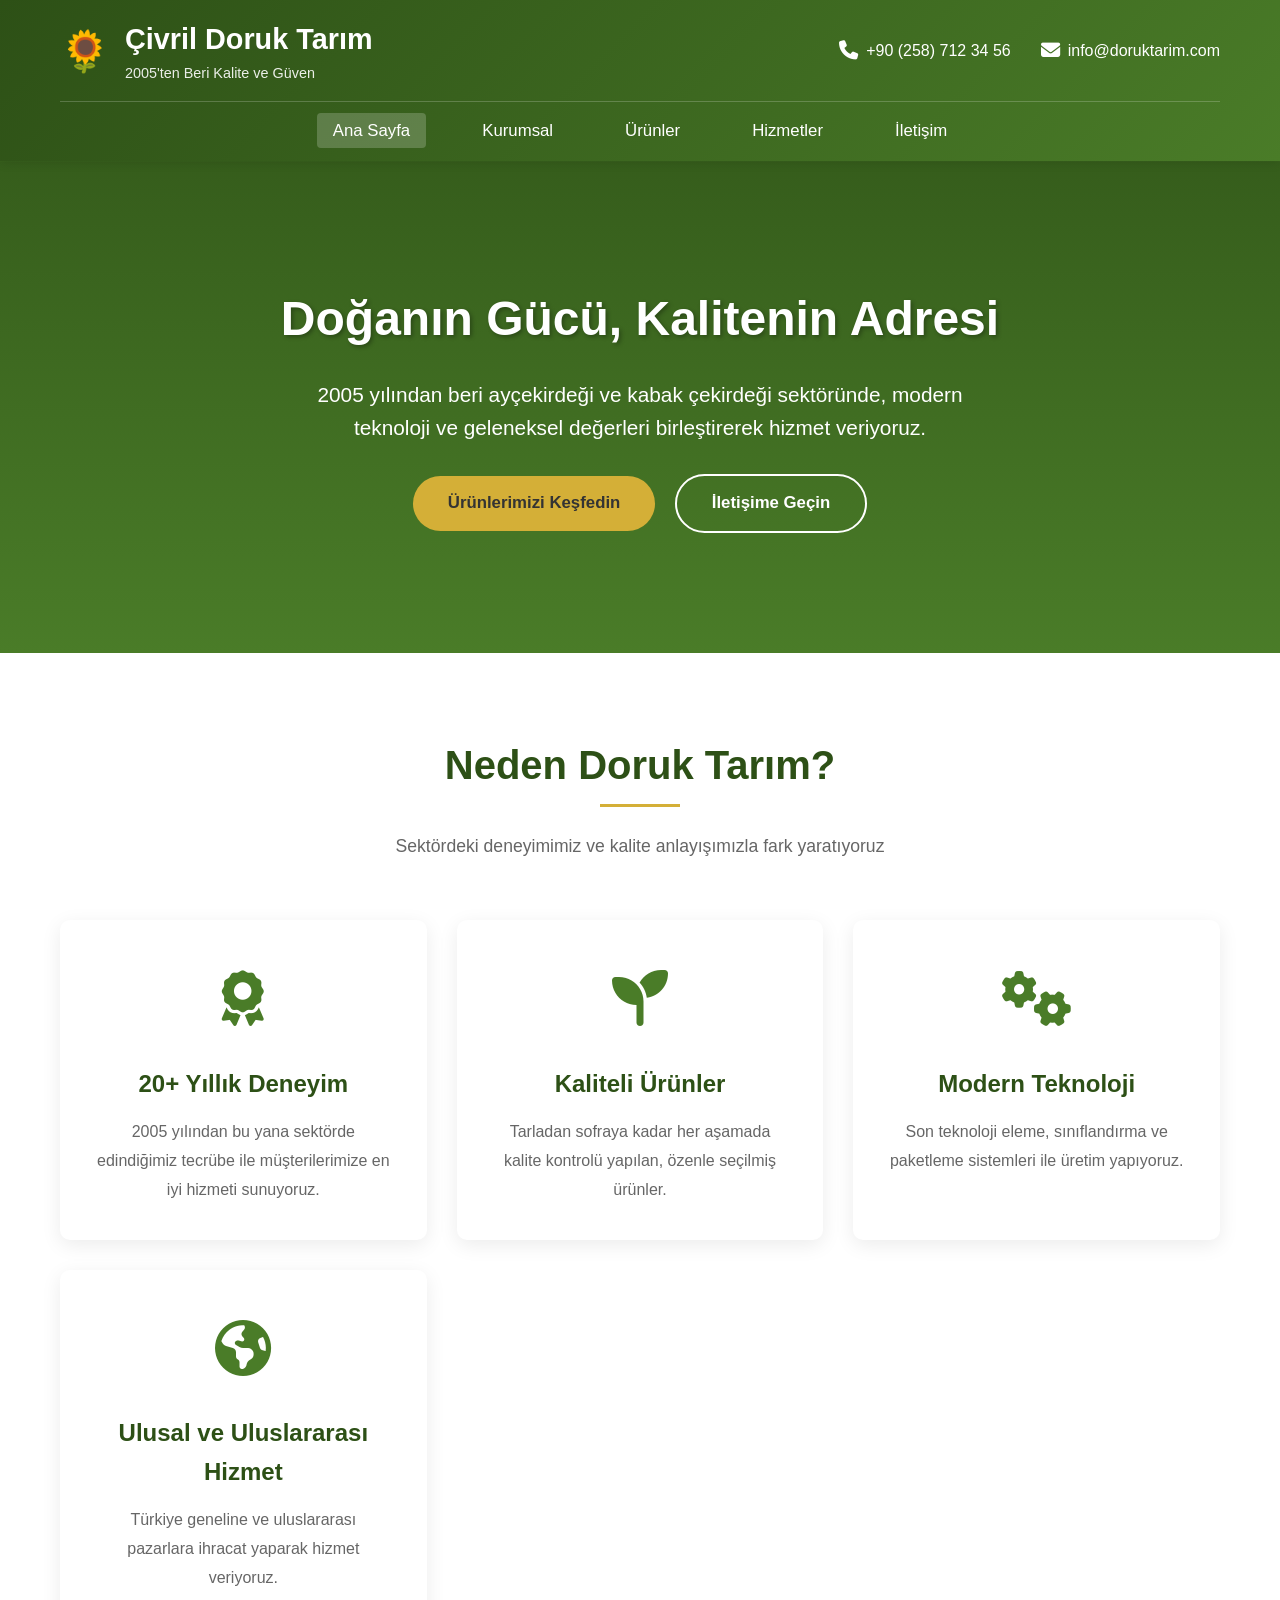
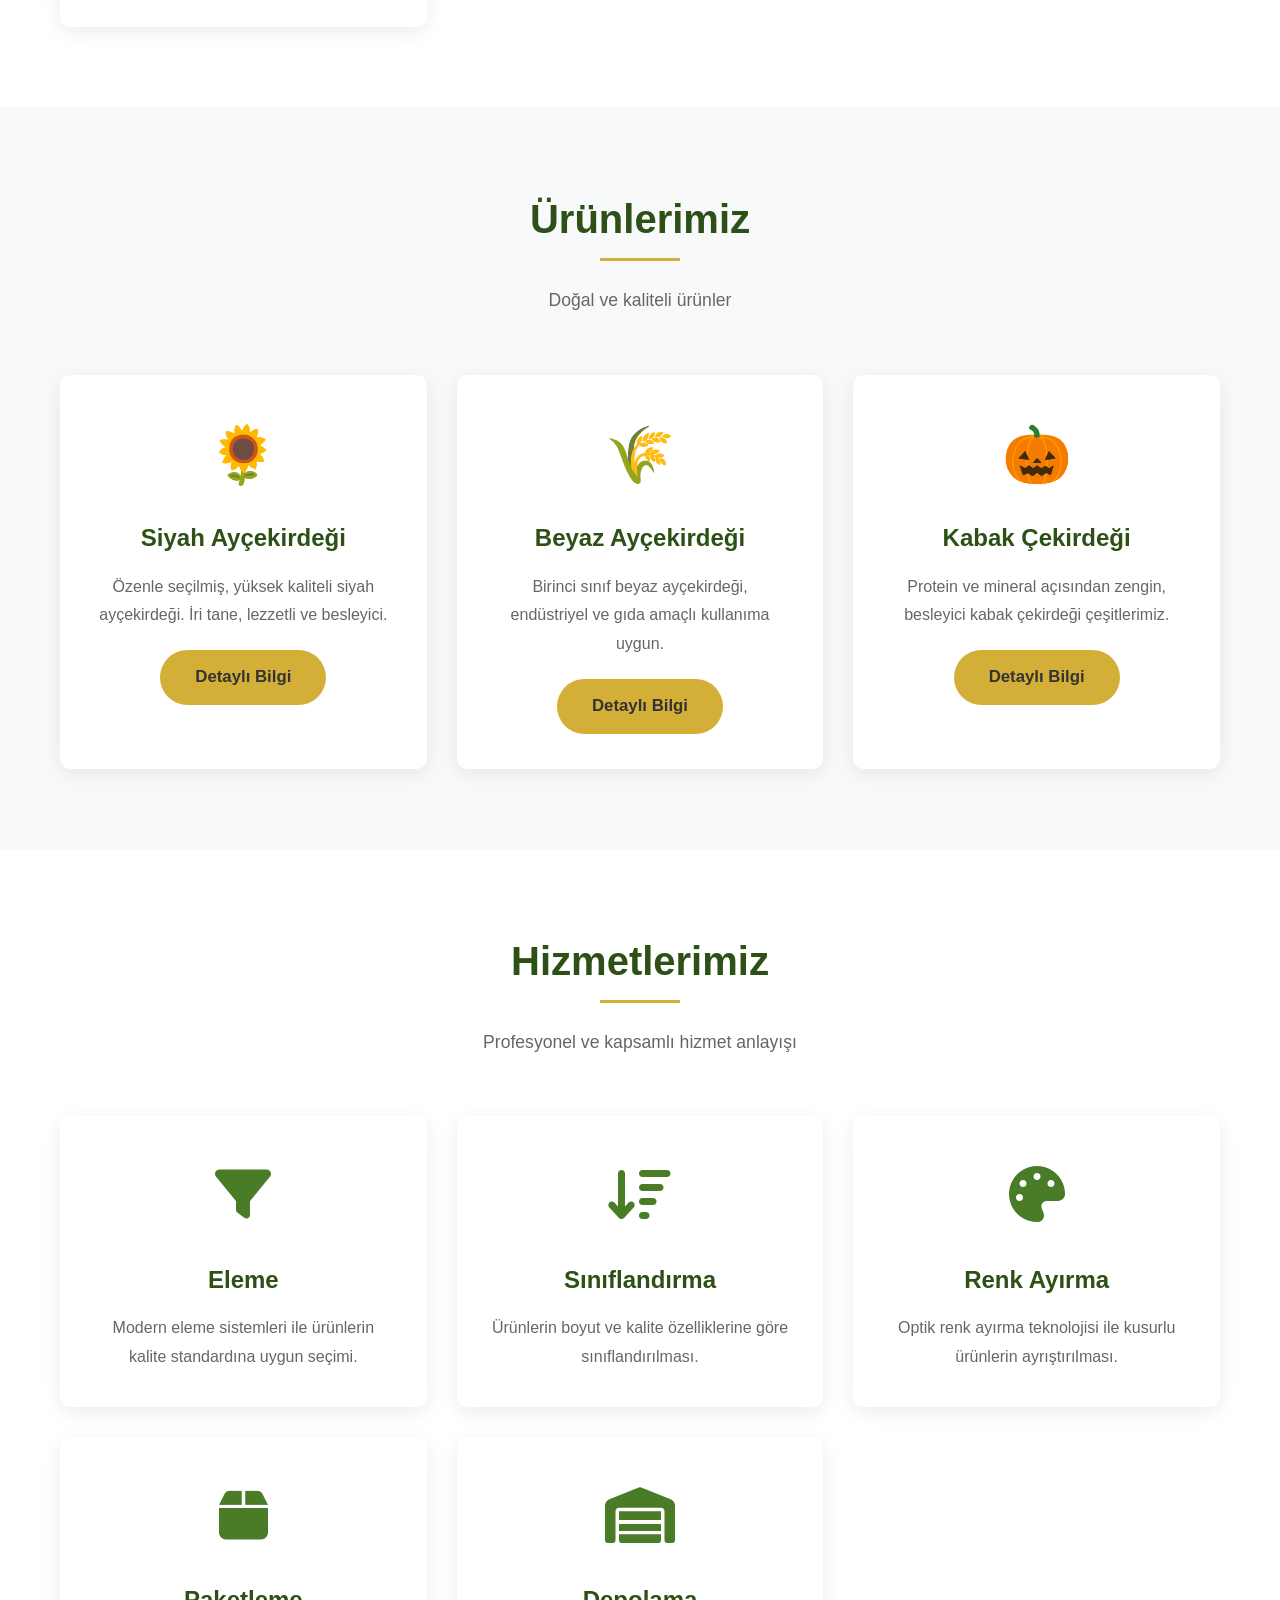
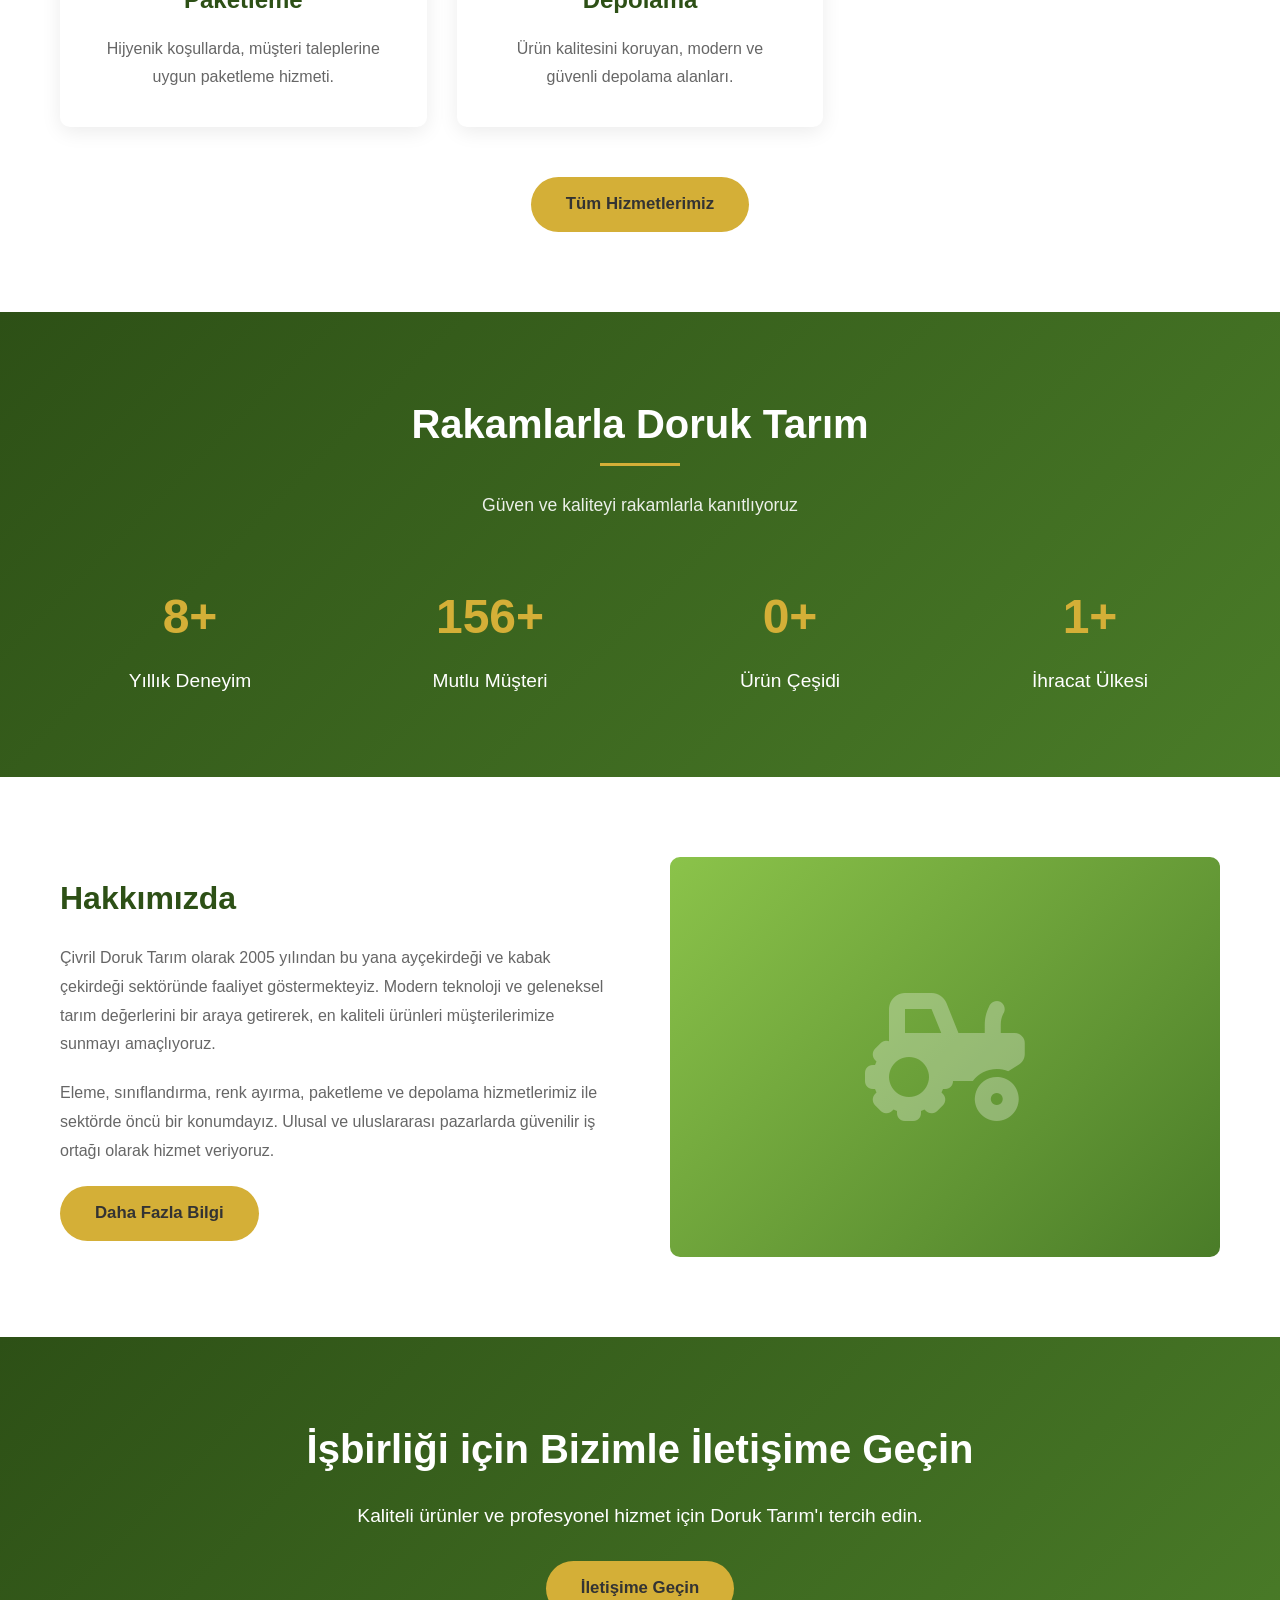
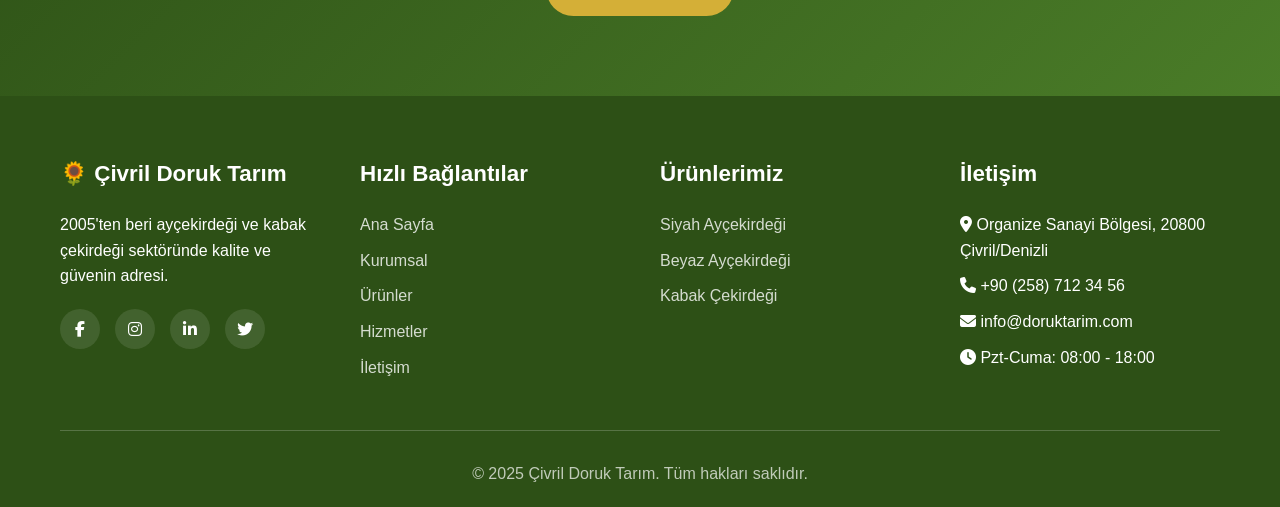
==== doruk-tarim-website/index.html @ 7ff5f202 "Çivril Doruk Tarım web sitesi tamamlandı - Modern ve responsive kurumsal web sitesi tasarımı - Ana s" ====
<!DOCTYPE html>
<html lang="tr">
<head>
    <meta charset="UTF-8">
    <meta name="viewport" content="width=device-width, initial-scale=1.0">
    <meta name="description" content="Çivril Doruk Tarım - Siyah ve Beyaz Ayçekirdeği, Kabak Çekirdeği üretimi ve işleme hizmetleri">
    <meta name="keywords" content="ayçekirdeği, kabak çekirdeği, tarım, Çivril, eleme, sınıflandırma, paketleme">
    <title>Çivril Doruk Tarım - Ana Sayfa</title>
    <link rel="stylesheet" href="css/style.css">
    <link rel="stylesheet" href="https://cdnjs.cloudflare.com/ajax/libs/font-awesome/6.4.0/css/all.min.css">
</head>
<body>
    <!-- Header -->
    <header>
        <div class="container">
            <div class="header-top">
                <div class="logo">
                    <div class="logo-icon">🌻</div>
                    <div>
                        <h1>Çivril Doruk Tarım</h1>
                        <p>2005'ten Beri Kalite ve Güven</p>
                    </div>
                </div>
                <div class="header-contact">
                    <div class="contact-item">
                        <i class="fas fa-phone"></i>
                        <span>+90 (258) 712 34 56</span>
                    </div>
                    <div class="contact-item">
                        <i class="fas fa-envelope"></i>
                        <span>info@doruktarim.com</span>
                    </div>
                </div>
                <button class="mobile-menu-toggle" onclick="toggleMenu()">
                    <i class="fas fa-bars"></i>
                </button>
            </div>
            <nav>
                <ul id="navMenu">
                    <li><a href="index.html" class="active">Ana Sayfa</a></li>
                    <li><a href="kurumsal.html">Kurumsal</a></li>
                    <li><a href="urunler.html">Ürünler</a></li>
                    <li><a href="hizmetler.html">Hizmetler</a></li>
                    <li><a href="iletisim.html">İletişim</a></li>
                </ul>
            </nav>
        </div>
    </header>

    <!-- Hero Section -->
    <section class="hero">
        <div class="container">
            <h2>Doğanın Gücü, Kalitenin Adresi</h2>
            <p>2005 yılından beri ayçekirdeği ve kabak çekirdeği sektöründe, modern teknoloji ve geleneksel değerleri birleştirerek hizmet veriyoruz.</p>
            <a href="urunler.html" class="btn">Ürünlerimizi Keşfedin</a>
            <a href="iletisim.html" class="btn btn-secondary">İletişime Geçin</a>
        </div>
    </section>

    <!-- Features Section -->
    <section>
        <div class="container">
            <div class="section-title">
                <h2>Neden Doruk Tarım?</h2>
                <p>Sektördeki deneyimimiz ve kalite anlayışımızla fark yaratıyoruz</p>
            </div>
            <div class="features-grid">
                <div class="feature-card">
                    <div class="feature-icon">
                        <i class="fas fa-award"></i>
                    </div>
                    <h3>20+ Yıllık Deneyim</h3>
                    <p>2005 yılından bu yana sektörde edindiğimiz tecrübe ile müşterilerimize en iyi hizmeti sunuyoruz.</p>
                </div>
                <div class="feature-card">
                    <div class="feature-icon">
                        <i class="fas fa-seedling"></i>
                    </div>
                    <h3>Kaliteli Ürünler</h3>
                    <p>Tarladan sofraya kadar her aşamada kalite kontrolü yapılan, özenle seçilmiş ürünler.</p>
                </div>
                <div class="feature-card">
                    <div class="feature-icon">
                        <i class="fas fa-cogs"></i>
                    </div>
                    <h3>Modern Teknoloji</h3>
                    <p>Son teknoloji eleme, sınıflandırma ve paketleme sistemleri ile üretim yapıyoruz.</p>
                </div>
                <div class="feature-card">
                    <div class="feature-icon">
                        <i class="fas fa-globe-americas"></i>
                    </div>
                    <h3>Ulusal ve Uluslararası Hizmet</h3>
                    <p>Türkiye geneline ve uluslararası pazarlara ihracat yaparak hizmet veriyoruz.</p>
                </div>
            </div>
        </div>
    </section>

    <!-- Products Preview Section -->
    <section style="background-color: var(--bg-light);">
        <div class="container">
            <div class="section-title">
                <h2>Ürünlerimiz</h2>
                <p>Doğal ve kaliteli ürünler</p>
            </div>
            <div class="products-grid">
                <div class="product-card">
                    <div class="product-icon">🌻</div>
                    <h3>Siyah Ayçekirdeği</h3>
                    <p>Özenle seçilmiş, yüksek kaliteli siyah ayçekirdeği. İri tane, lezzetli ve besleyici.</p>
                    <a href="urunler.html" class="btn" style="margin-top: 20px;">Detaylı Bilgi</a>
                </div>
                <div class="product-card">
                    <div class="product-icon">🌾</div>
                    <h3>Beyaz Ayçekirdeği</h3>
                    <p>Birinci sınıf beyaz ayçekirdeği, endüstriyel ve gıda amaçlı kullanıma uygun.</p>
                    <a href="urunler.html" class="btn" style="margin-top: 20px;">Detaylı Bilgi</a>
                </div>
                <div class="product-card">
                    <div class="product-icon">🎃</div>
                    <h3>Kabak Çekirdeği</h3>
                    <p>Protein ve mineral açısından zengin, besleyici kabak çekirdeği çeşitlerimiz.</p>
                    <a href="urunler.html" class="btn" style="margin-top: 20px;">Detaylı Bilgi</a>
                </div>
            </div>
        </div>
    </section>

    <!-- Services Preview Section -->
    <section>
        <div class="container">
            <div class="section-title">
                <h2>Hizmetlerimiz</h2>
                <p>Profesyonel ve kapsamlı hizmet anlayışı</p>
            </div>
            <div class="services-grid">
                <div class="service-card">
                    <div class="service-icon">
                        <i class="fas fa-filter"></i>
                    </div>
                    <h3>Eleme</h3>
                    <p>Modern eleme sistemleri ile ürünlerin kalite standardına uygun seçimi.</p>
                </div>
                <div class="service-card">
                    <div class="service-icon">
                        <i class="fas fa-sort-amount-down"></i>
                    </div>
                    <h3>Sınıflandırma</h3>
                    <p>Ürünlerin boyut ve kalite özelliklerine göre sınıflandırılması.</p>
                </div>
                <div class="service-card">
                    <div class="service-icon">
                        <i class="fas fa-palette"></i>
                    </div>
                    <h3>Renk Ayırma</h3>
                    <p>Optik renk ayırma teknolojisi ile kusurlu ürünlerin ayrıştırılması.</p>
                </div>
                <div class="service-card">
                    <div class="service-icon">
                        <i class="fas fa-box"></i>
                    </div>
                    <h3>Paketleme</h3>
                    <p>Hijyenik koşullarda, müşteri taleplerine uygun paketleme hizmeti.</p>
                </div>
                <div class="service-card">
                    <div class="service-icon">
                        <i class="fas fa-warehouse"></i>
                    </div>
                    <h3>Depolama</h3>
                    <p>Ürün kalitesini koruyan, modern ve güvenli depolama alanları.</p>
                </div>
            </div>
            <div style="text-align: center; margin-top: 50px;">
                <a href="hizmetler.html" class="btn">Tüm Hizmetlerimiz</a>
            </div>
        </div>
    </section>

    <!-- Stats Section -->
    <section class="stats">
        <div class="container">
            <div class="section-title" style="color: white;">
                <h2 style="color: white;">Rakamlarla Doruk Tarım</h2>
                <p style="color: rgba(255,255,255,0.9);">Güven ve kaliteyi rakamlarla kanıtlıyoruz</p>
            </div>
            <div class="stats-grid">
                <div class="stat-item">
                    <h3>20+</h3>
                    <p>Yıllık Deneyim</p>
                </div>
                <div class="stat-item">
                    <h3>500+</h3>
                    <p>Mutlu Müşteri</p>
                </div>
                <div class="stat-item">
                    <h3>3</h3>
                    <p>Ürün Çeşidi</p>
                </div>
                <div class="stat-item">
                    <h3>15+</h3>
                    <p>İhracat Ülkesi</p>
                </div>
            </div>
        </div>
    </section>

    <!-- About Preview Section -->
    <section>
        <div class="container">
            <div class="about-content">
                <div class="about-text">
                    <h3>Hakkımızda</h3>
                    <p>
                        Çivril Doruk Tarım olarak 2005 yılından bu yana ayçekirdeği ve kabak çekirdeği sektöründe
                        faaliyet göstermekteyiz. Modern teknoloji ve geleneksel tarım değerlerini bir araya getirerek,
                        en kaliteli ürünleri müşterilerimize sunmayı amaçlıyoruz.
                    </p>
                    <p>
                        Eleme, sınıflandırma, renk ayırma, paketleme ve depolama hizmetlerimiz ile sektörde
                        öncü bir konumdayız. Ulusal ve uluslararası pazarlarda güvenilir iş ortağı olarak
                        hizmet veriyoruz.
                    </p>
                    <a href="kurumsal.html" class="btn">Daha Fazla Bilgi</a>
                </div>
                <div class="about-image">
                    <i class="fas fa-tractor"></i>
                </div>
            </div>
        </div>
    </section>

    <!-- Call to Action -->
    <section style="background: linear-gradient(135deg, var(--primary-green) 0%, var(--secondary-green) 100%); color: white; text-align: center;">
        <div class="container">
            <h2 style="font-size: 2.5rem; margin-bottom: 20px; color: white;">İşbirliği için Bizimle İletişime Geçin</h2>
            <p style="font-size: 1.2rem; margin-bottom: 30px; max-width: 700px; margin-left: auto; margin-right: auto;">
                Kaliteli ürünler ve profesyonel hizmet için Doruk Tarım'ı tercih edin.
            </p>
            <a href="iletisim.html" class="btn">İletişime Geçin</a>
        </div>
    </section>

    <!-- Footer -->
    <footer>
        <div class="container">
            <div class="footer-content">
                <div class="footer-section">
                    <h3>🌻 Çivril Doruk Tarım</h3>
                    <p>2005'ten beri ayçekirdeği ve kabak çekirdeği sektöründe kalite ve güvenin adresi.</p>
                    <div class="social-links">
                        <a href="#" aria-label="Facebook"><i class="fab fa-facebook-f"></i></a>
                        <a href="#" aria-label="Instagram"><i class="fab fa-instagram"></i></a>
                        <a href="#" aria-label="LinkedIn"><i class="fab fa-linkedin-in"></i></a>
                        <a href="#" aria-label="Twitter"><i class="fab fa-twitter"></i></a>
                    </div>
                </div>
                <div class="footer-section">
                    <h3>Hızlı Bağlantılar</h3>
                    <ul>
                        <li><a href="index.html">Ana Sayfa</a></li>
                        <li><a href="kurumsal.html">Kurumsal</a></li>
                        <li><a href="urunler.html">Ürünler</a></li>
                        <li><a href="hizmetler.html">Hizmetler</a></li>
                        <li><a href="iletisim.html">İletişim</a></li>
                    </ul>
                </div>
                <div class="footer-section">
                    <h3>Ürünlerimiz</h3>
                    <ul>
                        <li><a href="urunler.html#siyah">Siyah Ayçekirdeği</a></li>
                        <li><a href="urunler.html#beyaz">Beyaz Ayçekirdeği</a></li>
                        <li><a href="urunler.html#kabak">Kabak Çekirdeği</a></li>
                    </ul>
                </div>
                <div class="footer-section">
                    <h3>İletişim</h3>
                    <ul>
                        <li><i class="fas fa-map-marker-alt"></i> Organize Sanayi Bölgesi, 20800 Çivril/Denizli</li>
                        <li><i class="fas fa-phone"></i> +90 (258) 712 34 56</li>
                        <li><i class="fas fa-envelope"></i> info@doruktarim.com</li>
                        <li><i class="fas fa-clock"></i> Pzt-Cuma: 08:00 - 18:00</li>
                    </ul>
                </div>
            </div>
            <div class="footer-bottom">
                <p>&copy; 2025 Çivril Doruk Tarım. Tüm hakları saklıdır.</p>
            </div>
        </div>
    </footer>

    <script src="js/main.js"></script>
</body>
</html>
---- doruk-tarim-website/css/style.css ----
/* Çivril Doruk Tarım - Web Sitesi Stilleri */

/* Reset ve Genel Stiller */
* {
    margin: 0;
    padding: 0;
    box-sizing: border-box;
}

:root {
    --primary-green: #2d5016;
    --secondary-green: #4a7c28;
    --light-green: #8bc34a;
    --accent-gold: #d4af37;
    --dark-text: #333333;
    --light-text: #666666;
    --bg-light: #f8f9fa;
    --white: #ffffff;
}

body {
    font-family: 'Segoe UI', Tahoma, Geneva, Verdana, sans-serif;
    line-height: 1.6;
    color: var(--dark-text);
    background-color: var(--white);
}

.container {
    max-width: 1200px;
    margin: 0 auto;
    padding: 0 20px;
}

/* Header & Navigation */
header {
    background: linear-gradient(135deg, var(--primary-green) 0%, var(--secondary-green) 100%);
    color: var(--white);
    padding: 1rem 0;
    box-shadow: 0 2px 10px rgba(0,0,0,0.1);
    position: sticky;
    top: 0;
    z-index: 1000;
}

.header-top {
    display: flex;
    justify-content: space-between;
    align-items: center;
    padding-bottom: 1rem;
    border-bottom: 1px solid rgba(255,255,255,0.2);
}

.logo {
    display: flex;
    align-items: center;
    gap: 15px;
}

.logo-icon {
    font-size: 2.5rem;
}

.logo h1 {
    font-size: 1.8rem;
    font-weight: 700;
}

.logo p {
    font-size: 0.9rem;
    opacity: 0.9;
}

.header-contact {
    display: flex;
    gap: 30px;
}

.contact-item {
    display: flex;
    align-items: center;
    gap: 8px;
}

.contact-item i {
    font-size: 1.2rem;
}

nav {
    margin-top: 1rem;
}

nav ul {
    list-style: none;
    display: flex;
    justify-content: center;
    gap: 40px;
}

nav ul li a {
    color: var(--white);
    text-decoration: none;
    font-weight: 500;
    font-size: 1.05rem;
    padding: 8px 16px;
    border-radius: 4px;
    transition: all 0.3s ease;
}

nav ul li a:hover,
nav ul li a.active {
    background-color: rgba(255,255,255,0.2);
}

/* Mobile Menu Toggle */
.mobile-menu-toggle {
    display: none;
    background: none;
    border: none;
    color: var(--white);
    font-size: 1.8rem;
    cursor: pointer;
}

/* Hero Section */
.hero {
    background: linear-gradient(rgba(45, 80, 22, 0.7), rgba(74, 124, 40, 0.7)),
                url('data:image/svg+xml,<svg xmlns="http://www.w3.org/2000/svg" viewBox="0 0 1200 600"><rect fill="%234a7c28" width="1200" height="600"/></svg>');
    background-size: cover;
    background-position: center;
    color: var(--white);
    padding: 120px 0;
    text-align: center;
}

.hero h2 {
    font-size: 3rem;
    margin-bottom: 20px;
    text-shadow: 2px 2px 4px rgba(0,0,0,0.3);
}

.hero p {
    font-size: 1.3rem;
    margin-bottom: 30px;
    max-width: 700px;
    margin-left: auto;
    margin-right: auto;
}

.btn {
    display: inline-block;
    padding: 14px 35px;
    background-color: var(--accent-gold);
    color: var(--dark-text);
    text-decoration: none;
    border-radius: 30px;
    font-weight: 600;
    transition: all 0.3s ease;
    border: none;
    cursor: pointer;
    font-size: 1.05rem;
}

.btn:hover {
    transform: translateY(-2px);
    box-shadow: 0 5px 15px rgba(0,0,0,0.3);
}

.btn-secondary {
    background-color: transparent;
    border: 2px solid var(--white);
    color: var(--white);
    margin-left: 15px;
}

.btn-secondary:hover {
    background-color: var(--white);
    color: var(--primary-green);
}

/* Sections */
section {
    padding: 80px 0;
}

.section-title {
    text-align: center;
    margin-bottom: 60px;
}

.section-title h2 {
    font-size: 2.5rem;
    color: var(--primary-green);
    margin-bottom: 15px;
    position: relative;
    display: inline-block;
}

.section-title h2::after {
    content: '';
    position: absolute;
    bottom: -10px;
    left: 50%;
    transform: translateX(-50%);
    width: 80px;
    height: 3px;
    background-color: var(--accent-gold);
}

.section-title p {
    color: var(--light-text);
    font-size: 1.1rem;
    max-width: 600px;
    margin: 20px auto 0;
}

/* Features/Services Grid */
.features-grid,
.products-grid,
.services-grid {
    display: grid;
    grid-template-columns: repeat(auto-fit, minmax(280px, 1fr));
    gap: 30px;
}

.feature-card,
.product-card,
.service-card {
    background: var(--white);
    padding: 35px;
    border-radius: 10px;
    box-shadow: 0 5px 20px rgba(0,0,0,0.08);
    transition: all 0.3s ease;
    text-align: center;
}

.feature-card:hover,
.product-card:hover,
.service-card:hover {
    transform: translateY(-10px);
    box-shadow: 0 10px 30px rgba(0,0,0,0.15);
}

.feature-icon,
.product-icon,
.service-icon {
    font-size: 3.5rem;
    color: var(--secondary-green);
    margin-bottom: 20px;
}

.feature-card h3,
.product-card h3,
.service-card h3 {
    font-size: 1.5rem;
    color: var(--primary-green);
    margin-bottom: 15px;
}

.feature-card p,
.product-card p,
.service-card p {
    color: var(--light-text);
    line-height: 1.8;
}

/* Stats Section */
.stats {
    background: linear-gradient(135deg, var(--primary-green) 0%, var(--secondary-green) 100%);
    color: var(--white);
    text-align: center;
}

.stats-grid {
    display: grid;
    grid-template-columns: repeat(auto-fit, minmax(200px, 1fr));
    gap: 40px;
}

.stat-item h3 {
    font-size: 3rem;
    font-weight: 700;
    margin-bottom: 10px;
    color: var(--accent-gold);
}

.stat-item p {
    font-size: 1.2rem;
}

/* About Section */
.about-content {
    display: grid;
    grid-template-columns: 1fr 1fr;
    gap: 60px;
    align-items: center;
}

.about-text h3 {
    font-size: 2rem;
    color: var(--primary-green);
    margin-bottom: 20px;
}

.about-text p {
    color: var(--light-text);
    margin-bottom: 20px;
    line-height: 1.8;
}

.about-image {
    background: linear-gradient(135deg, var(--light-green) 0%, var(--secondary-green) 100%);
    height: 400px;
    border-radius: 10px;
    display: flex;
    align-items: center;
    justify-content: center;
    font-size: 8rem;
    color: rgba(255,255,255,0.3);
}

/* Contact Form */
.contact-container {
    display: grid;
    grid-template-columns: 1fr 1fr;
    gap: 60px;
}

.contact-info {
    background: var(--bg-light);
    padding: 40px;
    border-radius: 10px;
}

.contact-info h3 {
    color: var(--primary-green);
    margin-bottom: 30px;
    font-size: 1.8rem;
}

.info-item {
    display: flex;
    align-items: flex-start;
    gap: 15px;
    margin-bottom: 25px;
}

.info-item i {
    font-size: 1.5rem;
    color: var(--secondary-green);
    margin-top: 5px;
}

.info-item div h4 {
    color: var(--primary-green);
    margin-bottom: 5px;
}

.info-item div p {
    color: var(--light-text);
}

.contact-form {
    background: var(--white);
}

.form-group {
    margin-bottom: 25px;
}

.form-group label {
    display: block;
    margin-bottom: 8px;
    color: var(--primary-green);
    font-weight: 500;
}

.form-group input,
.form-group textarea {
    width: 100%;
    padding: 12px;
    border: 2px solid #e0e0e0;
    border-radius: 5px;
    font-size: 1rem;
    font-family: inherit;
    transition: border-color 0.3s;
}

.form-group input:focus,
.form-group textarea:focus {
    outline: none;
    border-color: var(--secondary-green);
}

.form-group textarea {
    resize: vertical;
    min-height: 150px;
}

/* Footer */
footer {
    background-color: var(--primary-green);
    color: var(--white);
    padding: 60px 0 20px;
}

.footer-content {
    display: grid;
    grid-template-columns: repeat(auto-fit, minmax(250px, 1fr));
    gap: 40px;
    margin-bottom: 40px;
}

.footer-section h3 {
    margin-bottom: 20px;
    font-size: 1.4rem;
}

.footer-section ul {
    list-style: none;
}

.footer-section ul li {
    margin-bottom: 10px;
}

.footer-section ul li a {
    color: rgba(255,255,255,0.8);
    text-decoration: none;
    transition: color 0.3s;
}

.footer-section ul li a:hover {
    color: var(--accent-gold);
}

.social-links {
    display: flex;
    gap: 15px;
    margin-top: 20px;
}

.social-links a {
    display: flex;
    align-items: center;
    justify-content: center;
    width: 40px;
    height: 40px;
    background-color: rgba(255,255,255,0.1);
    border-radius: 50%;
    color: var(--white);
    text-decoration: none;
    transition: all 0.3s;
}

.social-links a:hover {
    background-color: var(--accent-gold);
    color: var(--dark-text);
}

.footer-bottom {
    text-align: center;
    padding-top: 30px;
    border-top: 1px solid rgba(255,255,255,0.2);
}

.footer-bottom p {
    color: rgba(255,255,255,0.7);
}

/* Page Header (for inner pages) */
.page-header {
    background: linear-gradient(135deg, var(--primary-green) 0%, var(--secondary-green) 100%);
    color: var(--white);
    padding: 80px 0 60px;
    text-align: center;
}

.page-header h1 {
    font-size: 3rem;
    margin-bottom: 15px;
}

.page-header p {
    font-size: 1.2rem;
    opacity: 0.9;
}

/* Breadcrumb */
.breadcrumb {
    background-color: var(--bg-light);
    padding: 15px 0;
}

.breadcrumb ul {
    list-style: none;
    display: flex;
    gap: 10px;
}

.breadcrumb ul li {
    color: var(--light-text);
}

.breadcrumb ul li a {
    color: var(--secondary-green);
    text-decoration: none;
}

.breadcrumb ul li a:hover {
    text-decoration: underline;
}

/* Vision & Mission Cards */
.vision-mission {
    display: grid;
    grid-template-columns: 1fr 1fr;
    gap: 40px;
    margin: 60px 0;
}

.vm-card {
    background: var(--bg-light);
    padding: 40px;
    border-radius: 10px;
    border-left: 5px solid var(--accent-gold);
}

.vm-card h3 {
    color: var(--primary-green);
    font-size: 1.8rem;
    margin-bottom: 20px;
    display: flex;
    align-items: center;
    gap: 15px;
}

.vm-card h3 i {
    color: var(--accent-gold);
}

.vm-card p {
    color: var(--light-text);
    line-height: 1.8;
}

/* Responsive Design */
@media (max-width: 768px) {
    .header-top {
        flex-direction: column;
        text-align: center;
        gap: 20px;
    }

    .header-contact {
        flex-direction: column;
        gap: 15px;
    }

    .mobile-menu-toggle {
        display: block;
        position: absolute;
        right: 20px;
        top: 20px;
    }

    nav ul {
        flex-direction: column;
        gap: 10px;
        display: none;
    }

    nav ul.active {
        display: flex;
    }

    .hero h2 {
        font-size: 2rem;
    }

    .hero p {
        font-size: 1.1rem;
    }

    .about-content,
    .contact-container,
    .vision-mission {
        grid-template-columns: 1fr;
        gap: 30px;
    }

    .features-grid,
    .products-grid,
    .services-grid {
        grid-template-columns: 1fr;
    }

    .section-title h2 {
        font-size: 2rem;
    }

    .btn-secondary {
        margin-left: 0;
        margin-top: 15px;
    }
}

@media (max-width: 480px) {
    .logo h1 {
        font-size: 1.4rem;
    }

    .hero {
        padding: 80px 0;
    }

    .hero h2 {
        font-size: 1.6rem;
    }

    section {
        padding: 50px 0;
    }
}
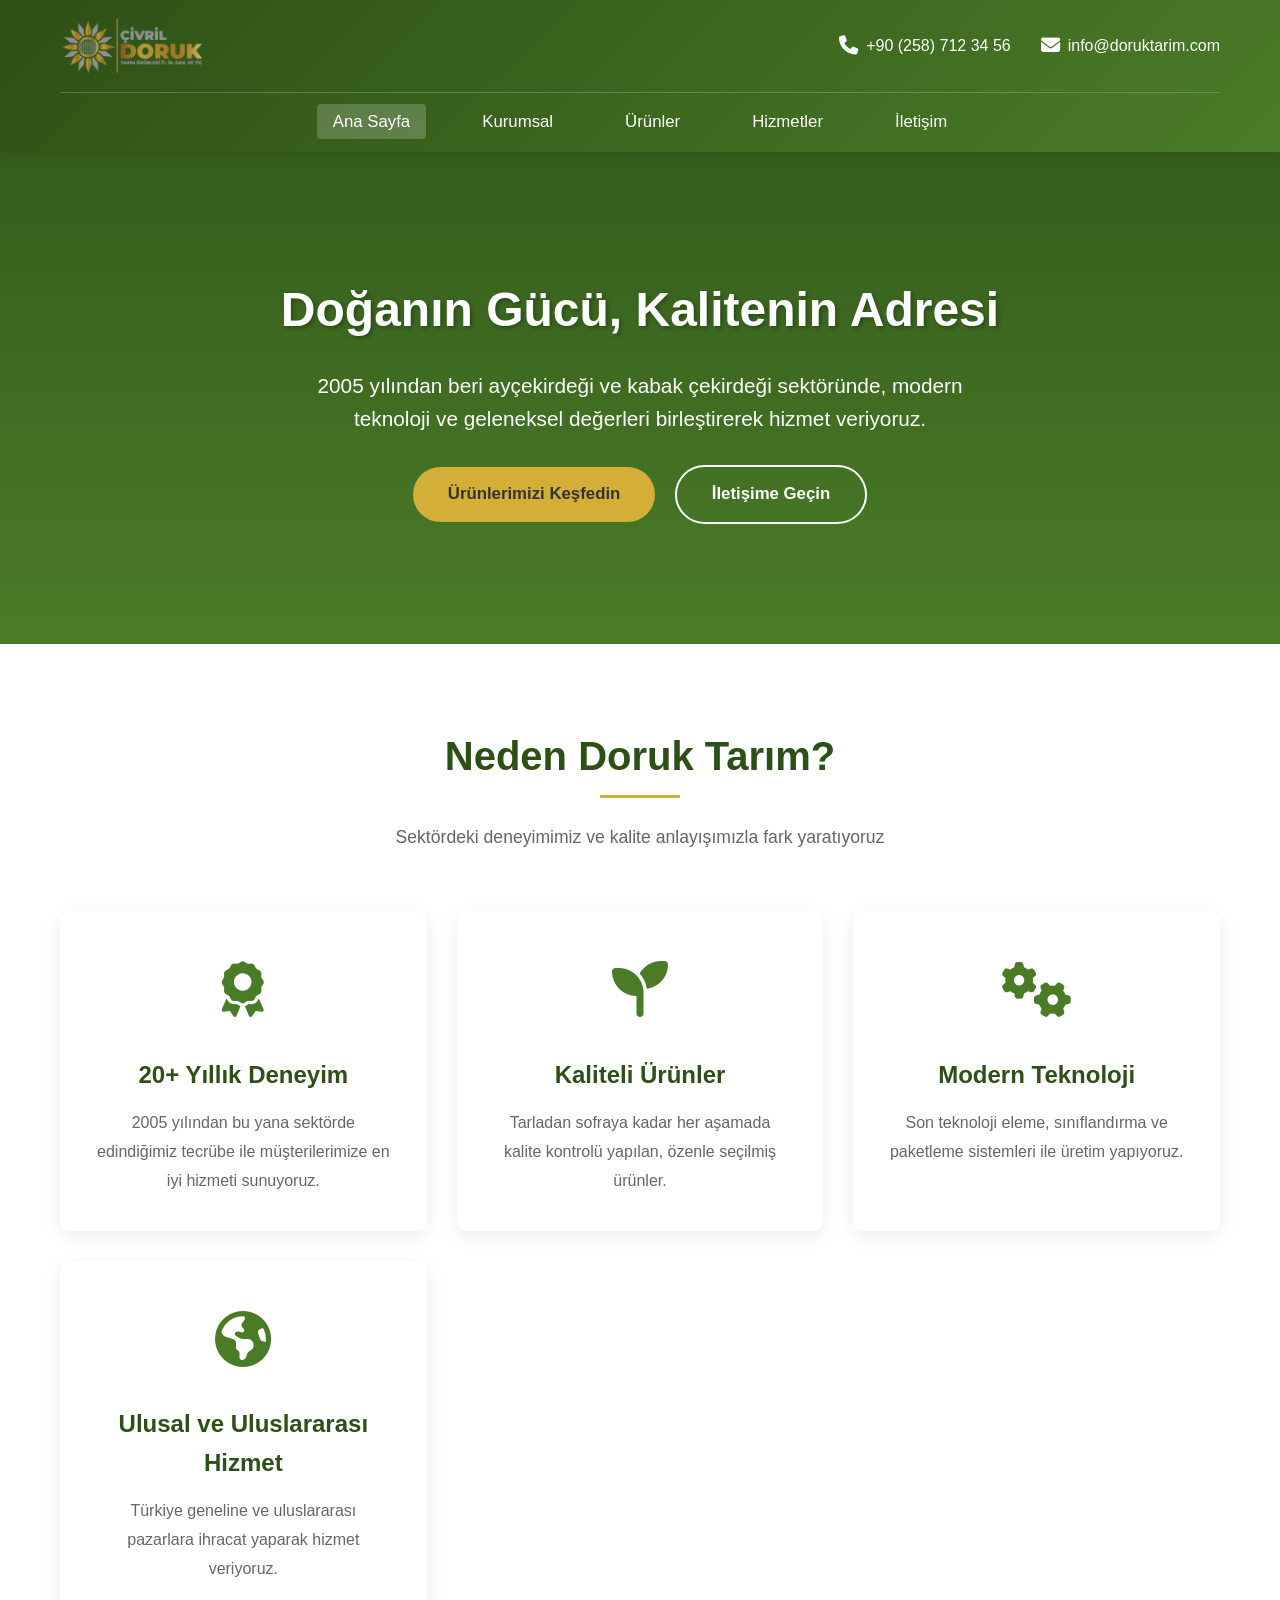
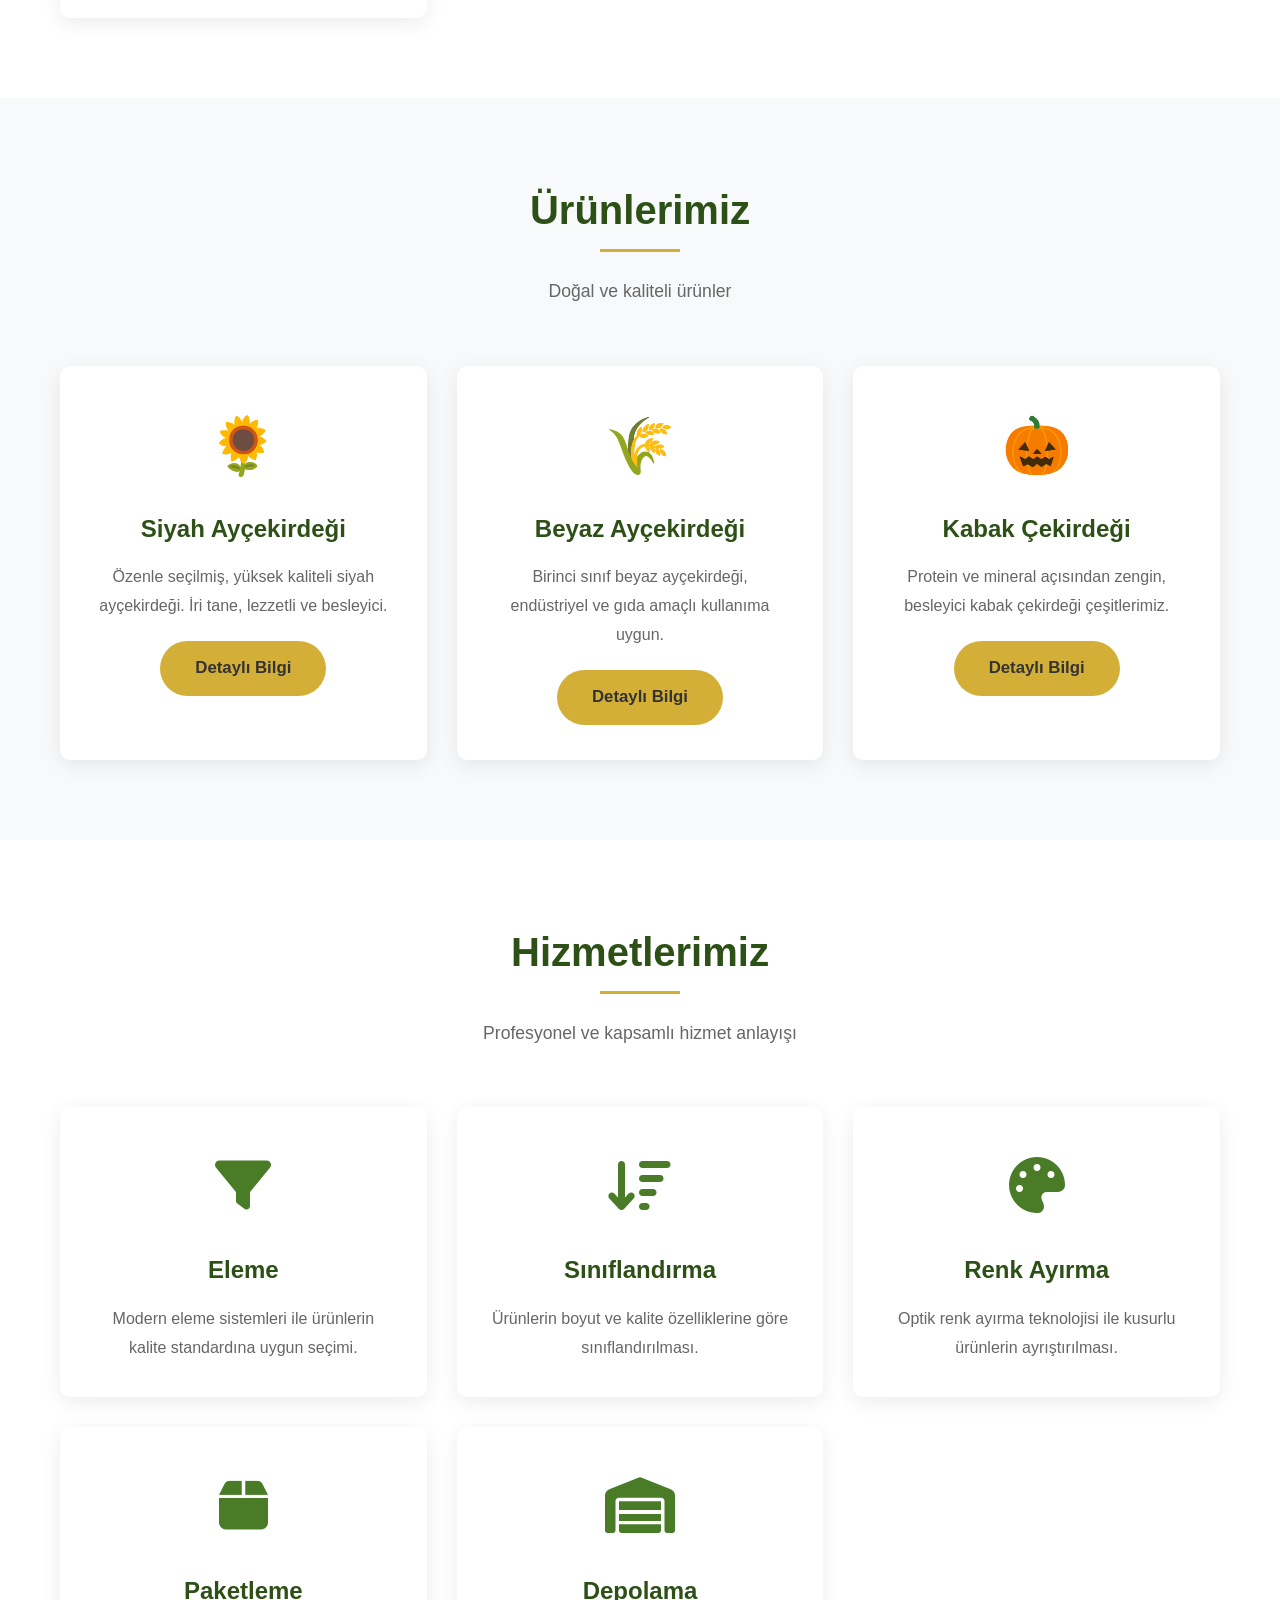
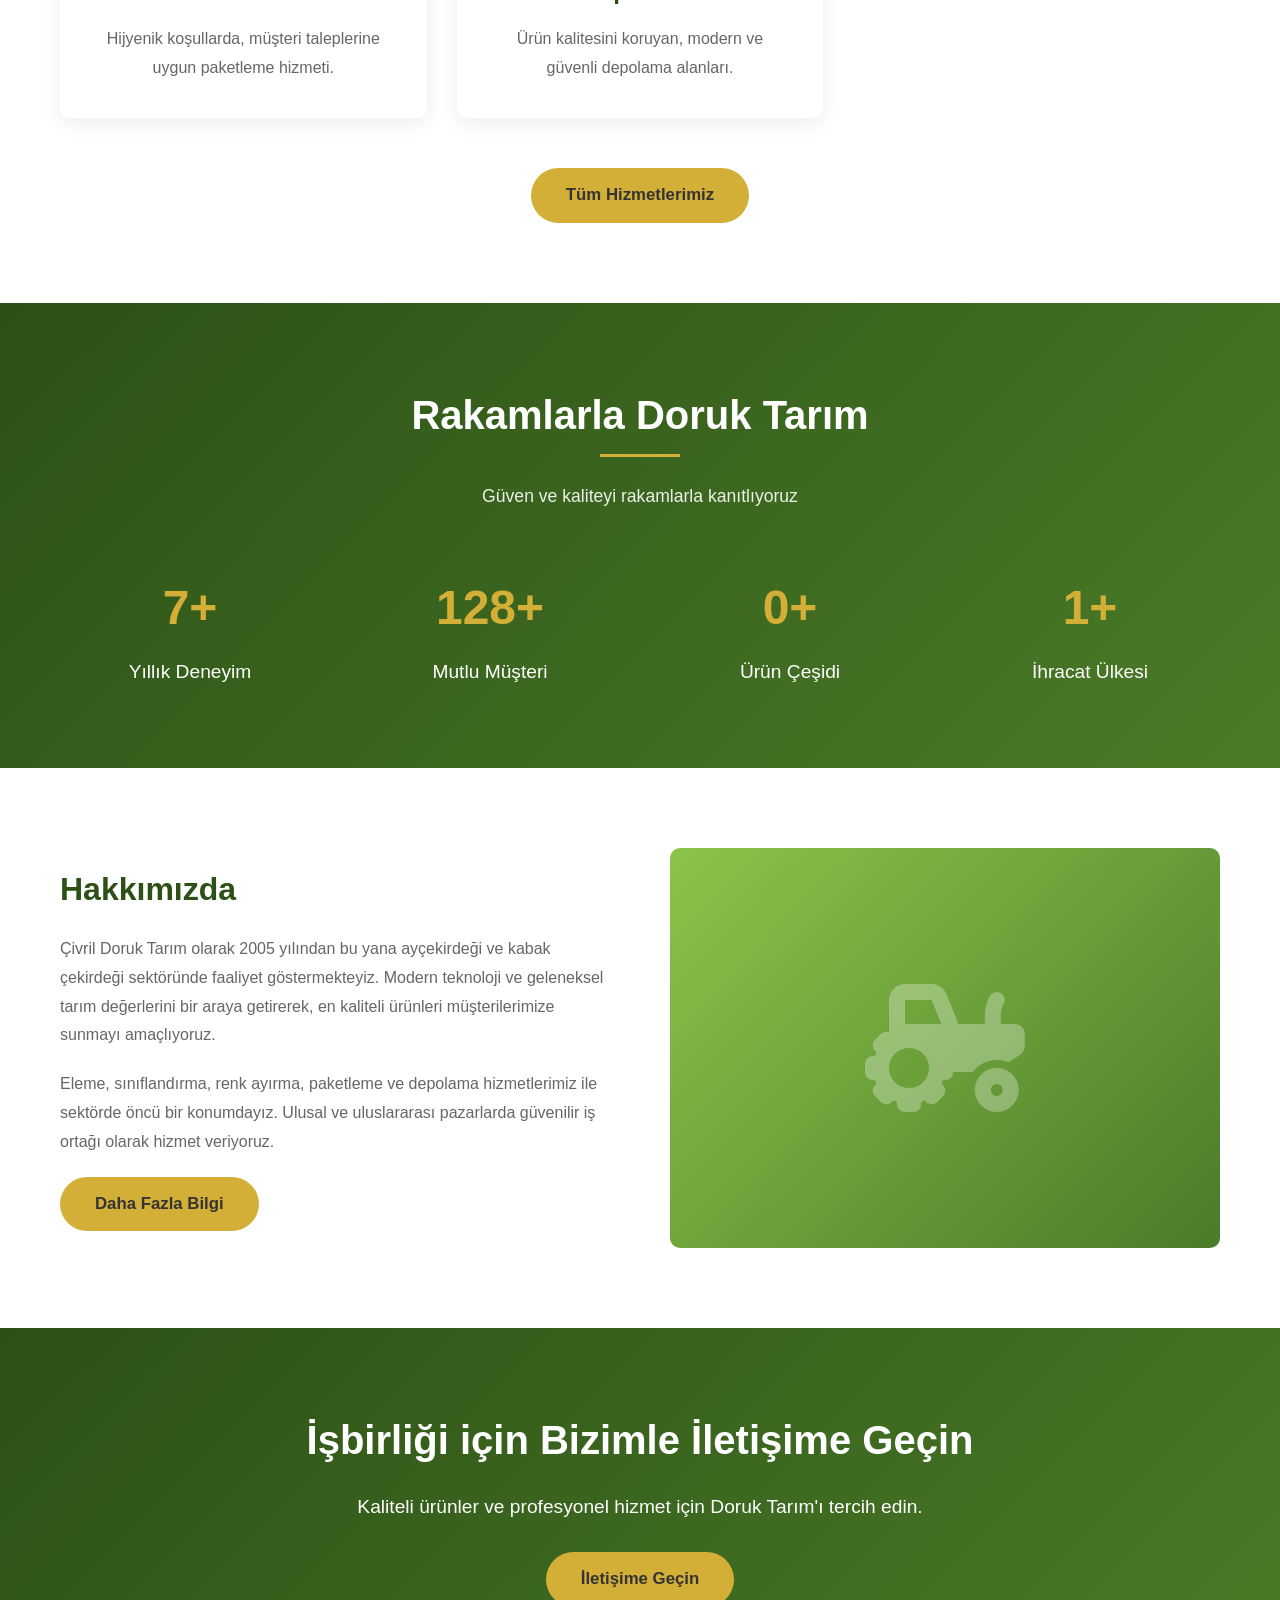
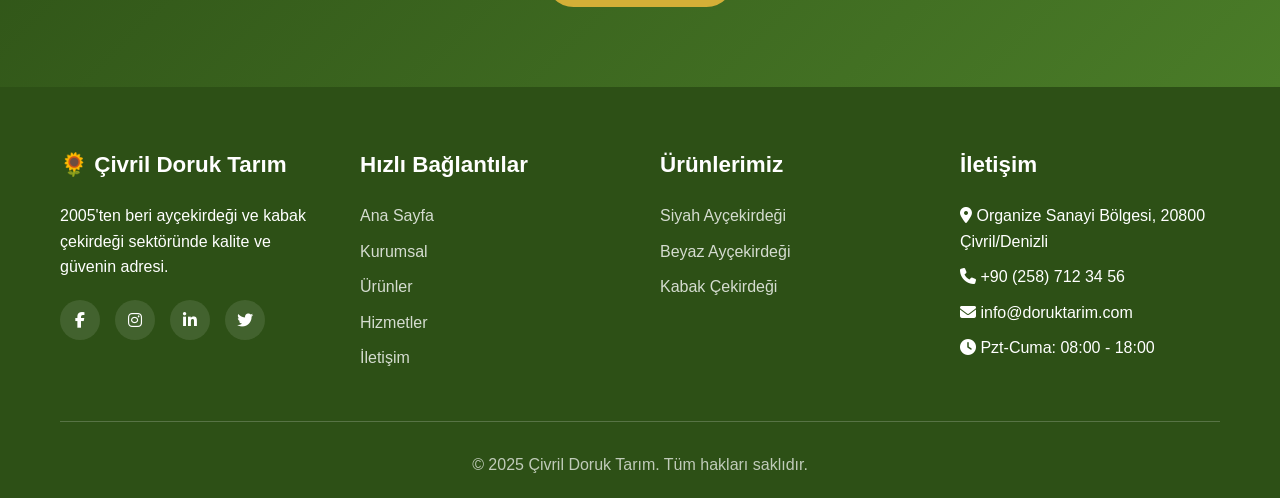
==== commit a53ca4ac: "Logo ve favicon entegrasyonu tamamlandı - Doruk-logo.png ve icon-doruk.png images klasörüne taşındı " ====
--- a/doruk-tarim-website/index.html
+++ b/doruk-tarim-website/index.html
@@ -6,6 +6,7 @@
     <meta name="description" content="Çivril Doruk Tarım - Siyah ve Beyaz Ayçekirdeği, Kabak Çekirdeği üretimi ve işleme hizmetleri">
     <meta name="keywords" content="ayçekirdeği, kabak çekirdeği, tarım, Çivril, eleme, sınıflandırma, paketleme">
     <title>Çivril Doruk Tarım - Ana Sayfa</title>
+    <link rel="icon" type="image/png" href="images/icon-doruk.png">
     <link rel="stylesheet" href="css/style.css">
     <link rel="stylesheet" href="https://cdnjs.cloudflare.com/ajax/libs/font-awesome/6.4.0/css/all.min.css">
 </head>
@@ -15,11 +16,9 @@
         <div class="container">
             <div class="header-top">
                 <div class="logo">
-                    <div class="logo-icon">🌻</div>
-                    <div>
-                        <h1>Çivril Doruk Tarım</h1>
-                        <p>2005'ten Beri Kalite ve Güven</p>
-                    </div>
+                    <a href="index.html" style="display: flex; align-items: center; text-decoration: none; color: inherit;">
+                        <img src="images/Doruk-logo.png" alt="Çivril Doruk Tarım Logo" style="height: 60px; margin-right: 15px;">
+                    </a>
                 </div>
                 <div class="header-contact">
                     <div class="contact-item">
